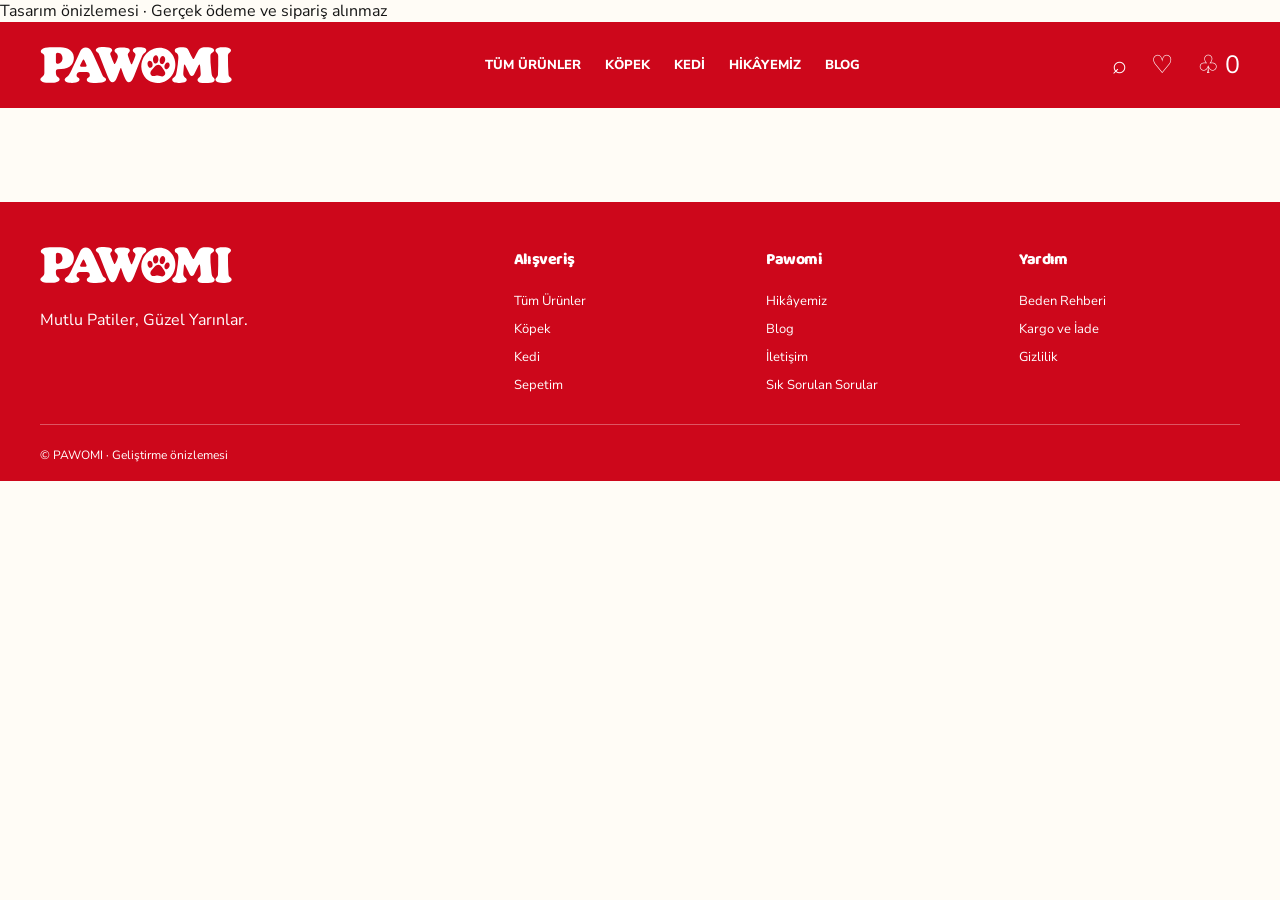
==== preview/page.html @ 1da9fd22 "Build GitHub Pages navigation-ready Pawomi interior page shell" ====
<!doctype html><html lang="tr"><head><meta charset="utf-8"><meta name="viewport" content="width=device-width,initial-scale=1"><title>PAWOMI — Sayfalar</title><link rel="preconnect" href="https://fonts.googleapis.com"><link rel="preconnect" href="https://fonts.gstatic.com" crossorigin><link href="https://fonts.googleapis.com/css2?family=Baloo+2:wght@700;800&family=Nunito+Sans:wght@300;400;600;700;800&display=swap" rel="stylesheet"><link rel="stylesheet" href="./pawomi.css"><link rel="stylesheet" href="./pages.css"><style>:root{--red:#CD071B;--cream:#FFF4D6;--ink:#161616}</style></head><body><div class="preview-note">Tasarım önizlemesi · Gerçek ödeme ve sipariş alınmaz</div><header class="site-header"><div class="wrap nav"><a class="brand" href="./index.html"><img class="brand-logo" src="./pawomi-logo.svg" width="192" height="36" alt="Pawomi"></a><nav class="nav-links" aria-label="Ana menü"><a href="./page.html?p=urunler">Tüm Ürünler</a><a href="./page.html?p=kopek">Köpek</a><a href="./page.html?p=kedi">Kedi</a><a href="./page.html?p=hikayemiz">Hikâyemiz</a><a href="./page.html?p=blog">Blog</a></nav><div class="nav-tools"><a href="./page.html?p=arama" aria-label="Ara">⌕</a><a href="./page.html?p=favoriler" aria-label="Favoriler">♡</a><a href="./page.html?p=sepet" aria-label="Sepet">♧ <span data-cart-count>0</span></a><button class="menu-toggle" aria-label="Menüyü aç" aria-expanded="false">☰</button></div></div></header><main id="main" class="wrap section-pad page-runtime"></main><footer class="footer"><div class="wrap foot-grid"><div><a class="brand" href="./index.html"><img class="brand-logo" src="./pawomi-logo.svg" width="192" height="36" alt="Pawomi"></a><p>Mutlu Patiler, Güzel Yarınlar.</p></div><div><h4>Alışveriş</h4><a href="./page.html?p=urunler">Tüm Ürünler</a><a href="./page.html?p=kopek">Köpek</a><a href="./page.html?p=kedi">Kedi</a><a href="./page.html?p=sepet">Sepetim</a></div><div><h4>Pawomi</h4><a href="./page.html?p=hikayemiz">Hikâyemiz</a><a href="./page.html?p=blog">Blog</a><a href="./page.html?p=iletisim">İletişim</a><a href="./page.html?p=sss">Sık Sorulan Sorular</a></div><div><h4>Yardım</h4><a href="./page.html?p=beden-rehberi">Beden Rehberi</a><a href="./page.html?p=kargo-iade">Kargo ve İade</a><a href="./page.html?p=gizlilik">Gizlilik</a></div></div><div class="wrap copy">© PAWOMI · Geliştirme önizlemesi</div></footer><script src="./pages.js" defer></script><script src="./pawomi-cursor.js" defer></script></body></html>
---- preview/pawomi.css ----
*{box-sizing:border-box}html{scroll-behavior:smooth}body{margin:0;background:#fffcf6;color:var(--ink);font-family:'DM Sans',sans-serif}h1,h2,h3,.brand{font-family:'Fraunces',Georgia,serif;font-weight:900;letter-spacing:-.045em}h1{font-size:clamp(2.8rem,6vw,6rem);line-height:.98}h2{font-size:clamp(1.8rem,3vw,3.2rem);line-height:1.05}a{color:inherit;text-decoration:none}button,input,select,textarea{font:inherit}button{cursor:pointer}.wrap{width:min(1200px,calc(100% - 48px));margin:auto}.section-pad{padding-top:32px;padding-bottom:32px}.skip,.sr{position:absolute;left:-9999px}.skip:focus{left:10px;top:10px;z-index:20;background:white}.site-header{background:var(--red);color:white;position:relative;z-index:10}.nav{height:86px;display:flex;align-items:center;justify-content:space-between;gap:20px}.brand{font-size:36px;line-height:1;white-space:nowrap}.paw-o{font-size:18px;background:white;color:var(--red);border-radius:50%;display:inline-grid;place-items:center;width:29px;height:29px;vertical-align:5px}.nav-links,.nav-tools{display:flex;gap:24px;align-items:center}.nav-links{font-size:13px;font-weight:800;text-transform:uppercase}.nav-links a:hover{text-decoration:underline}.nav-tools{font-size:25px}.menu-toggle{display:none;border:0;background:transparent;color:white;font-size:23px}.red-section{background:var(--red);color:white}.hero{border-radius:0 0 46% 6% / 0 0 5% 4%;padding:40px 0 65px}.hero-grid{display:grid;grid-template-columns:1fr 1fr;align-items:center;min-height:370px;gap:30px}.eyebrow{text-transform:uppercase;font-size:12px;font-weight:800;letter-spacing:.09em}.hero h1{margin:12px 0;max-width:650px}.hero p{font-size:18px}.hero-visual{position:relative;min-height:330px;display:grid;place-items:center}.hero-visual>img{width:100%;max-height:380px;object-fit:contain}.paw-hero-animals{font-size:clamp(80px,12vw,170px);transform:rotate(-8deg);display:flex;gap:20px}.hero-bubble{position:absolute;right:0;top:5px;background:#ffe28a;color:#151515;border-radius:50%;padding:28px;transform:rotate(-11deg);font-weight:900;text-align:center}.btn{background:var(--red);color:white;border:0;border-radius:100px;padding:15px 26px;display:inline-block;font-weight:800;text-align:center}.btn:hover{filter:brightness(.92);transform:translateY(-1px)}.cream-btn,.light-btn{background:#fff8e9;color:#151515}.category-row{display:grid;grid-template-columns:repeat(6,1fr);gap:16px}.category{background:#fae9dd;border-radius:20px;min-height:110px;display:flex;align-items:center;justify-content:center;flex-direction:column;padding:14px;text-align:center;font-size:13px}.category:nth-child(3n){background:#ffe8bb}.category:nth-child(3n + 2){background:#e0f1fa}.cat-icon{font-size:37px}.cat-icon img{width:60px;height:60px;object-fit:contain}.promo{background:var(--promo-bg);border-radius:24px;display:grid;grid-template-columns:45% 55%;min-height:300px;overflow:hidden}.promo>div:first-child{padding:42px}.promo h2{max-width:420px;margin:0 0 16px}.promo-photo{background:#f8ead6;display:grid;place-items:center;font-size:95px}.promo-photo img{height:100%;width:100%;object-fit:cover;max-height:400px}.two-cols{display:grid;grid-template-columns:1fr 1fr;gap:20px}.collection-tile{background:var(--tile);border-radius:20px;padding:30px;min-height:245px;display:flex;align-items:center;overflow:hidden;justify-content:space-between}.collection-tile h2{font-size:32px;margin:0 0 10px}.collection-tile p{max-width:250px}.collection-tile img{max-width:48%;max-height:190px;object-fit:contain}.tile-emoji{font-size:100px}.pill{background:white;padding:12px 16px;border-radius:40px;font-weight:800;font-size:12px;display:inline-block}.section-heading,.catalog-toolbar{display:flex;align-items:center;justify-content:space-between;gap:20px}.section-heading h2{margin:0 0 20px}.section-heading>a{text-decoration:underline;font-size:13px}.product-grid{display:grid;grid-template-columns:repeat(4,minmax(0,1fr));gap:14px}.product-card{background:#fff;border-radius:18px;overflow:hidden;border:1px solid #f5ede1}.product-photo{height:220px;background:#f9eee3;display:grid;place-items:center}.product-photo img{width:100%;height:100%;object-fit:cover}.placeholder-icon{font-size:66px;display:grid;place-items:center;background:#f7eadd;min-height:180px}.product-info{padding:15px}.product-name{font-size:14px;font-weight:800;display:block;min-height:35px}.price{font-weight:900;font-size:18px;margin:10px 0}.price s{font-size:12px;color:#999}.small{width:100%;padding:12px 10px;font-size:13px}.newsletter{background:#ffe29a;border-radius:22px;padding:40px 50px;display:flex;justify-content:space-between;align-items:center;gap:20px}.newsletter h2{margin:0 0 12px}.newsletter form{display:flex;gap:8px;flex-wrap:wrap}.newsletter input,.searchbar input,.contact-form input,.contact-form textarea{padding:15px;border:1px solid #e8dcd2;border-radius:15px;min-width:220px}.news-emoji{font-size:75px}.footer{background:var(--red);color:white;padding:45px 0 18px;margin-top:30px}.foot-grid{display:grid;grid-template-columns:2fr repeat(3,1fr);gap:32px}.foot-grid>div{display:flex;flex-direction:column;align-items:flex-start;gap:10px}.foot-grid h4{margin:0 0 10px}.foot-grid a:not(.brand){font-size:13px}.copy{border-top:1px solid #ffffff50;padding-top:22px;margin-top:30px;font-size:12px}.page-heading{margin:20px 0 32px}.page-heading h1{margin:8px 0 15px}.catalog{display:grid;grid-template-columns:230px minmax(0,1fr);gap:22px}.filter-box{background:white;padding:22px;border-radius:18px;height:fit-content}.filter-box>a{display:block;padding:8px 0}.filter-box details{margin:15px 0}.filter-check{display:block;margin:8px 0;font-size:13px}.filter-check input{margin-right:6px}.catalog-toolbar{margin-bottom:18px}.catalog-toolbar select,.buy-form select{padding:12px;border-radius:10px;border:1px solid #ddd;background:white}.pagination{display:flex;gap:15px;justify-content:center;margin-top:30px}.product-detail{display:grid;grid-template-columns:1.15fr 1fr;gap:55px}.product-gallery{display:grid;grid-template-columns:1fr 1fr;gap:10px}.product-gallery img{width:100%;border-radius:14px;background:#faeee2}.product-gallery img:first-child{grid-column:span 2}.product-summary h1{font-size:clamp(2.6rem,4vw,4.7rem)}.product-price{font-weight:900;font-size:27px}.buy-form{display:flex;flex-direction:column;gap:12px;margin:25px 0}.buy-form input{width:90px;padding:12px}.buy-form button{max-width:450px}.product-summary details{border-bottom:1px solid #ddd;padding:16px 0}.product-summary summary{font-weight:800;cursor:pointer}.cart-item{display:flex;align-items:center;gap:20px;border-bottom:1px solid #e5dcd1;padding:20px 0}.cart-item img{width:100px;border-radius:12px}.cart-item>div{flex:1}.cart-item input{width:70px;padding:10px}.cart-summary{text-align:right;margin-top:25px}.cart-summary .btn{margin:5px}.empty-state{text-align:center;min-height:450px;display:grid;justify-items:center;align-content:center}.empty-state>span{font-size:130px}.blog-grid{display:grid;grid-template-columns:repeat(3,1fr);gap:20px}.blog-card{background:#fff;border-radius:18px;overflow:hidden}.blog-card img{width:100%;height:220px;object-fit:cover}.blog-card>div:not(.placeholder-icon){padding:20px}.blog-card h2{font-size:26px}.content-page{max-width:860px;min-height:55vh}.content-page h1{font-size:clamp(3rem,5vw,5rem)}.rte{line-height:1.75}.rte img{max-width:100%;height:auto}.article-image{width:100%;border-radius:18px}.contact-form{display:grid;gap:12px;max-width:650px;margin-top:30px}.searchbar{display:flex;gap:12px}@media(max-width:900px){.nav-links{display:none;position:absolute;top:86px;left:0;right:0;background:var(--red);padding:25px;flex-direction:column}.nav-links.open{display:flex}.menu-toggle{display:block}.category-row{grid-template-columns:repeat(3,1fr)}.product-grid{grid-template-columns:repeat(2,minmax(0,1fr))}.foot-grid{grid-template-columns:repeat(2,1fr)}.catalog{grid-template-columns:1fr}.filter-box{display:none}}@media(max-width:600px){.wrap{width:min(100% - 28px,1200px)}.nav{height:72px}.brand{font-size:27px}.nav-tools{gap:10px}.nav-links{top:72px}.hero-grid,.promo,.two-cols,.product-detail{grid-template-columns:1fr}.hero{padding:20px 0 40px}.hero-grid{gap:0}.hero-visual{min-height:190px}.hero-bubble{padding:16px;font-size:13px}.category-row{grid-template-columns:repeat(3,1fr);gap:8px}.category{min-height:95px}.promo>div:first-child{padding:25px}.promo-photo{min-height:180px}.collection-tile{min-height:180px}.product-photo{height:165px}.section-pad{padding-top:16px;padding-bottom:16px}.newsletter{padding:25px;display:block}.news-emoji{font-size:45px}.foot-grid{gap:20px}.foot-grid .brand{font-size:25px}.product-gallery{gap:6px}.cart-summary{text-align:center}.blog-grid{grid-template-columns:1fr}.cart-item{gap:10px}.cart-item img{width:70px}.nav-tools>a:nth-child(2){display:none}}/* PAWOMI motion system v1.1 — theme editor compatible */
:root{--motion-fast:180ms;--motion-base:360ms;--motion-slow:720ms;--motion-ease:cubic-bezier(.22,1,.36,1)}
.nav-links a,.nav-tools a,.foot-grid a{transition:opacity var(--motion-fast),transform var(--motion-base) var(--motion-ease)}
.nav-links a:hover,.nav-tools a:hover{opacity:.78;transform:translateY(-2px)}
.btn,.pill{transition:transform var(--motion-base) var(--motion-ease),box-shadow var(--motion-base),background-color var(--motion-fast),filter var(--motion-fast)}
.btn:hover,.pill:hover{transform:translateY(-4px);box-shadow:0 10px 20px #790b1726;filter:brightness(1.02)}
.btn:active{transform:translateY(0) scale(.97)}
.category,.collection-tile,.product-card,.blog-card,.promo{transition:transform var(--motion-base) var(--motion-ease),box-shadow var(--motion-base) var(--motion-ease)}
.category:hover,.collection-tile:hover,.product-card:hover,.blog-card:hover,.promo:hover{transform:translateY(-6px);box-shadow:0 15px 34px #4d241b18}
.product-photo img,.collection-tile img,.promo-photo img{transition:transform 650ms var(--motion-ease)}
.product-card:hover .product-photo img,.collection-tile:hover img,.promo:hover .promo-photo img{transform:scale(1.055)}
.hero-visual{animation:pawomi-hero-enter 800ms var(--motion-ease) both}
.paw-hero-animals{animation:pawomi-float 3.7s ease-in-out infinite alternate}
.hero-bubble{animation:pawomi-bubble 4.5s ease-in-out infinite alternate}
@keyframes pawomi-hero-enter{from{opacity:0;transform:translateY(24px) scale(.97)}to{opacity:1;transform:translateY(0) scale(1)}}
@keyframes pawomi-float{from{transform:translateY(0) rotate(-8deg)}to{transform:translateY(-12px) rotate(-5deg)}}
@keyframes pawomi-bubble{from{transform:rotate(-11deg) translateY(0)}to{transform:rotate(-7deg) translateY(-8px)}}
.pawomi-reveal{opacity:0;transform:translateY(28px);transition:opacity 750ms var(--motion-ease),transform 750ms var(--motion-ease)}
.pawomi-reveal.is-visible{opacity:1;transform:translateY(0)}
.pawomi-reveal .product-card{transition-delay:60ms}
:focus-visible{outline:3px solid #ffbe43;outline-offset:4px}
@media(prefers-reduced-motion:reduce){*,*::before,*::after{animation-duration:.01ms!important;animation-iteration-count:1!important;scroll-behavior:auto!important;transition-duration:.01ms!important}.pawomi-reveal{opacity:1;transform:none}}

/* Pawomi brand typography & logo v1.2 */
:root{--font-display:'Archivo Black',Arial,sans-serif;--font-body:'Poppins',Arial,sans-serif}
body,button,input,select,textarea{font-family:var(--font-body)}
h1,h2,h3,h4,h5,h6,.section-heading h2,.promo h2,.collection-tile h2,.newsletter h2{font-family:var(--font-display);font-weight:400;letter-spacing:-.04em}
.brand{display:inline-flex;align-items:center;flex-shrink:0;line-height:0}
.brand-logo{display:block;width:clamp(142px,15vw,192px);height:auto;max-height:46px;object-fit:contain}
@media(max-width:600px){.brand-logo{width:142px;max-height:36px}}

/* Pawomi illustrated category icons */
.cat-icon{display:flex;align-items:center;justify-content:center;width:100%;height:76px;margin-bottom:6px}
.cat-icon img{width:76px;height:76px;max-width:100%;object-fit:contain;display:block;transition:transform 360ms cubic-bezier(.22,1,.36,1)}
.category:hover .cat-icon img{transform:translateY(-4px) rotate(-5deg) scale(1.08)}
.category{min-height:142px;gap:3px}
@media(max-width:600px){.cat-icon{height:62px}.cat-icon img{width:62px;height:62px}.category{min-height:116px}}

/* Pawomi uploaded PNG artwork: responsive, transparent assets */
.pawomi-hero-pair{width:100%;height:350px;position:relative;display:block}
.pawomi-hero-pair img{position:absolute;display:block;object-fit:contain;max-width:none;filter:drop-shadow(0 14px 13px #41000f18)}
.pawomi-hero-pair img:first-child{width:78%;height:95%;right:-1%;bottom:0;transform:rotate(-2deg)}
.pawomi-hero-pair img:last-child{width:58%;height:70%;left:-4%;bottom:-4%;transform:rotate(4deg)}
.collection-tile img.collection-character{width:49%;max-width:49%;max-height:220px;height:205px;object-fit:contain;object-position:center}
.promo-photo img{object-fit:contain;padding:12px}
@media(max-width:900px){.pawomi-hero-pair{height:300px}}
@media(max-width:600px){.pawomi-hero-pair{height:225px}.pawomi-hero-pair img:first-child{width:73%}.pawomi-hero-pair img:last-child{width:55%}.collection-tile img.collection-character{height:160px;max-height:160px}}

/* User-uploaded Pawomi banner used as the hero background */
.hero{background-image:linear-gradient(90deg,rgba(33,19,17,.30) 0%,rgba(33,19,17,.08) 55%,transparent 100%),url('./banner.png');background-position:center center;background-size:cover;background-repeat:no-repeat;min-height:460px;display:flex;align-items:center}
.hero .hero-grid{width:100%;min-height:390px}
.hero .hero-visual{visibility:hidden;pointer-events:none}
.hero h1,.hero .eyebrow,.hero p{ text-shadow:0 2px 15px rgba(24,12,12,.28)}
@media(max-width:600px){.hero{min-height:420px;background-position:60% center}.hero .hero-grid{min-height:360px;align-items:center}.hero .hero-visual{display:none}}


/* Pawomi hero alignment and sticky navigation correction */
.site-header{position:sticky;top:0;z-index:1000}
.hero{position:relative;isolation:isolate;width:100%;margin:0;padding:40px 0 65px;display:block;background-image:linear-gradient(90deg,rgba(33,19,17,.25) 0%,rgba(33,19,17,.05) 58%,transparent 100%),url('./banner.png');background-size:cover;background-position:center center;background-repeat:no-repeat}
.hero>.wrap{width:min(1200px,calc(100% - 48px));margin-left:auto;margin-right:auto}
.hero .hero-grid{display:grid;grid-template-columns:1fr 1fr;align-items:center;min-height:370px;gap:30px;width:100%}
.hero .hero-grid>div:first-child{position:relative;z-index:2;min-width:0}
.hero h1{max-width:650px}
@media(max-width:600px){
  .hero{padding:20px 0 40px;min-height:420px;background-position:60% center}
  .hero>.wrap{width:min(1200px,calc(100% - 28px))}
  .hero .hero-grid{grid-template-columns:1fr;min-height:360px;gap:0}
}

/* Hero layout hotfix v1.4: ensure wrap stays centered even with .hero-grid width rules */
.hero > .wrap.hero-grid,
.hero .wrap.hero-grid{
  width:min(1200px, calc(100% - 48px));
  max-width:1200px;
  margin-inline:auto;
  box-sizing:border-box;
}
.hero .hero-grid > div:first-child{min-width:0}
.hero{background-image:url('./banner.png');background-position:center;background-size:cover;background-repeat:no-repeat}
@media (max-width:600px){
 .hero > .wrap.hero-grid,.hero .wrap.hero-grid{width:calc(100% - 28px);max-width:1200px;margin-inline:auto}
}

/* Collection feature — organic editorial adventure banner */
.promo.promo-adventure{position:relative;isolation:isolate;display:grid;grid-template-columns:43% 57%;min-height:385px;background:#d9ecf8;overflow:hidden;border-radius:27px;align-items:stretch}
.promo-adventure>div:first-child{position:relative;z-index:2;display:flex;flex-direction:column;justify-content:center;padding:38px 46px;background:transparent}
.promo-adventure>div:first-child::before{content:"";position:absolute;z-index:-1;inset:0 -62px 0 0;background:#ffe08a;clip-path:polygon(0 0,97% 0,100% 9%,96% 19%,98% 30%,95% 42%,99% 55%,96% 69%,100% 83%,96% 100%,0 100%)}
.promo-adventure .eyebrow{font-size:12px;letter-spacing:.06em}
.promo-adventure h2{font-family:var(--font-display,'Archivo Black',sans-serif);font-size:clamp(2.45rem,4vw,4.2rem);line-height:1.03;letter-spacing:-.055em;max-width:430px;margin:16px 0 14px}
.promo-adventure p:not(.eyebrow){font-size:clamp(14px,1.45vw,18px);line-height:1.45;max-width:385px;margin:0 0 23px}
.promo-adventure .btn{align-self:flex-start;padding:15px 27px}
.promo-adventure .promo-adventure-art{position:relative;overflow:hidden;background:linear-gradient(#c5e2f6 0%,#eef6f6 69%,#b6c977 100%);min-height:385px}
.promo-adventure-art::after{content:"";position:absolute;bottom:-32px;left:0;right:0;height:95px;background:#83a96b55;border-radius:50% 50% 0 0}
.promo-adventure .promo-adventure-art img.promo-dog,.promo-adventure .promo-adventure-art img.promo-cat{position:absolute;z-index:1;object-fit:contain;width:auto;height:auto;max-height:none;max-width:none;padding:0;filter:drop-shadow(0 12px 12px #364b5222)}
.promo-adventure .promo-dog{width:68%!important;max-width:68%!important;bottom:0;left:0;height:89%!important}
.promo-adventure .promo-cat{width:57%!important;max-width:57%!important;bottom:0;right:-3%;height:75%!important}
.promo-adventure .promo-sun{position:absolute;z-index:1;top:12px;right:35px;font-size:68px;color:#ffac20;line-height:1}
@media(max-width:700px){.promo.promo-adventure{grid-template-columns:1fr;min-height:0}.promo-adventure>div:first-child{padding:30px 27px 42px}.promo-adventure>div:first-child::before{inset:0;clip-path:polygon(0 0,100% 0,100% 90%,90% 94%,75% 91%,60% 97%,40% 92%,20% 97%,0 93%)}.promo-adventure h2{font-size:clamp(2.3rem,9vw,3.5rem)}.promo-adventure .promo-adventure-art{min-height:255px}.promo-adventure .promo-dog{height:100%!important}.promo-adventure .promo-cat{height:80%!important}}

/* Smooth organic wave between collection copy and illustration */
.promo-adventure>div:first-child::before{
  clip-path:none!important;
  inset:0 -74px 0 0;
  border-radius:0;
  -webkit-mask-image:url("data:image/svg+xml,%3Csvg xmlns='http://www.w3.org/2000/svg' viewBox='0 0 700 600' preserveAspectRatio='none'%3E%3Cpath fill='white' d='M0 0 H620 C690 72 595 125 630 200 C675 284 585 340 628 414 C681 502 610 553 638 600 H0 Z'/%3E%3C/svg%3E");
  mask-image:url("data:image/svg+xml,%3Csvg xmlns='http://www.w3.org/2000/svg' viewBox='0 0 700 600' preserveAspectRatio='none'%3E%3Cpath fill='white' d='M0 0 H620 C690 72 595 125 630 200 C675 284 585 340 628 414 C681 502 610 553 638 600 H0 Z'/%3E%3C/svg%3E");
  -webkit-mask-size:100% 100%;mask-size:100% 100%;
  -webkit-mask-repeat:no-repeat;mask-repeat:no-repeat;
}
@media(max-width:700px){
 .promo-adventure>div:first-child::before{
  inset:0 0 -32px 0;
  -webkit-mask-image:url("data:image/svg+xml,%3Csvg xmlns='http://www.w3.org/2000/svg' viewBox='0 0 600 400' preserveAspectRatio='none'%3E%3Cpath fill='white' d='M0 0 H600 V342 C515 390 451 329 355 362 C260 400 178 338 85 370 L0 354 Z'/%3E%3C/svg%3E");
  mask-image:url("data:image/svg+xml,%3Csvg xmlns='http://www.w3.org/2000/svg' viewBox='0 0 600 400' preserveAspectRatio='none'%3E%3Cpath fill='white' d='M0 0 H600 V342 C515 390 451 329 355 362 C260 400 178 338 85 370 L0 354 Z'/%3E%3C/svg%3E");
 }
}

/* Collection heading colors matched to approved reference */
.two-cols > .collection-tile:first-child h2{color:#7F1825}
.two-cols > .collection-tile:nth-child(2) h2{color:#183B65}


/* Pawomi featured product carousel */
.featured-products .section-heading{margin-bottom:18px}
.featured-products .section-heading h2{font-size:clamp(1.9rem,3vw,2.8rem);margin:0}
.featured-products .section-heading>a{font-weight:600}
.featured-products .section-heading>a::after{content:'  →'}
.featured-carousel-controls{display:flex;align-items:center;gap:8px}
.featured-carousel-arrow{display:grid;place-items:center;width:40px;height:40px;border-radius:50%;border:1px solid #e8dbce;background:white;color:#171515;font-size:24px;line-height:1;transition:background .2s,transform .2s}
.featured-carousel-arrow:hover:not(:disabled){background:#ffe6bc;transform:translateY(-2px)}
.featured-carousel-arrow:disabled{opacity:.35;cursor:default}
.featured-carousel{overflow-x:auto;scroll-snap-type:x mandatory;scroll-behavior:smooth;scrollbar-width:none;overscroll-behavior-x:contain}
.featured-carousel::-webkit-scrollbar{display:none}
.featured-carousel .product-grid{display:flex;gap:14px;align-items:stretch}
.featured-carousel .product-card{position:relative;flex:0 0 calc((100% - 42px)/4);min-width:0;scroll-snap-align:start;border:0;border-radius:20px;background:#fff;overflow:hidden;display:flex;flex-direction:column}
.featured-carousel .product-photo{height:220px;border-radius:18px 18px 0 0;overflow:hidden;display:grid;place-items:center}
.featured-carousel .product-photo img{object-fit:contain;padding:13px}
.featured-carousel .product-info{padding:13px 14px 15px;display:flex;flex:1;flex-direction:column;gap:6px}
.featured-carousel .product-info .eyebrow{display:none}
.featured-carousel .product-name{font-family:var(--font-body,'Poppins',sans-serif);font-weight:600;font-size:13px;letter-spacing:-.01em;line-height:1.4;min-height:36px;color:#1a1715}
.featured-carousel .product-bottom{display:flex;align-items:center;justify-content:space-between;gap:8px;margin-top:auto}
.featured-carousel .price{font-size:18px;font-weight:700;margin:0;white-space:nowrap}
.featured-carousel .price s{font-size:11px}
.featured-carousel .product-cart{width:40px;height:40px;display:grid;place-items:center;padding:0;border:0;background:#cb071c;color:#fff;border-radius:50%;flex-shrink:0}
.featured-carousel .product-cart:hover{background:#a60316;transform:translateY(-2px)}
.featured-carousel .product-cart svg{width:19px;height:19px;stroke:currentColor;fill:none;stroke-width:2;stroke-linecap:round;stroke-linejoin:round}
.featured-carousel .product-favorite{position:absolute;top:11px;right:11px;z-index:2;display:grid;place-items:center;width:37px;height:37px;border:0;border-radius:50%;background:#fff;color:#242424}
.featured-carousel .product-favorite svg{width:21px;height:21px;stroke:currentColor;stroke-width:2;fill:none}
.featured-carousel .product-favorite[aria-pressed="true"]{color:#cb071c}
.featured-carousel .product-favorite[aria-pressed="true"] svg{fill:currentColor}
.featured-products .featured-search{margin-bottom:16px}
@media(max-width:900px){.featured-carousel .product-card{flex-basis:calc((100% - 28px)/3)}}
@media(max-width:650px){.featured-carousel .product-card{flex-basis:calc((100% - 12px)/2)}.featured-carousel .product-grid{gap:12px}.featured-carousel .product-photo{height:170px}.featured-carousel .price{font-size:15px}.featured-carousel-controls{gap:5px}.featured-carousel-arrow{width:34px;height:34px}.featured-products .section-heading h2{font-size:1.6rem}}

/* Square product imagery, preserving four-up carousel */
.featured-carousel .product-photo{height:auto;aspect-ratio:1/1;width:100%;flex-shrink:0}
.featured-carousel .product-photo img{width:100%;height:100%;object-fit:contain}
@media(max-width:650px){.featured-carousel .product-photo{height:auto;aspect-ratio:1/1}}

/* Story banner replaces newsletter */
.pawomi-story-banner{position:relative;display:grid;grid-template-columns:34% 42% 24%;align-items:center;min-height:355px;border-radius:28px;overflow:hidden;background:#fff0db;isolation:isolate}
.pawomi-story-banner:before{content:"";position:absolute;left:-10%;right:-10%;bottom:-62px;height:135px;background:#78a453;border-radius:50% 48% 0 0/75% 65% 0 0;z-index:-1}
.pawomi-story-copy{padding:28px 0 38px 44px;z-index:3}
.pawomi-story-copy h2{font-family:Georgia,serif;font-weight:900;font-size:clamp(2.4rem,3.3vw,3.8rem);letter-spacing:-.055em;line-height:.98;max-width:430px;margin:0 0 24px;color:#17110e}
.pawomi-story-cta{background:#cd071b;color:white;padding:17px 28px;white-space:nowrap}
.pawomi-story-illustration{position:relative;align-self:stretch;min-height:330px;z-index:1}
.pawomi-story-illustration img{position:absolute;max-width:none;object-fit:contain;filter:drop-shadow(0 7px 5px #57412222)}
.pawomi-story-illustration .story-dog{width:88%;height:96%;left:-1%;bottom:-4%;transform:scaleX(-1)}
.pawomi-story-illustration .story-cat{width:73%;height:75%;right:-13%;bottom:-4%}
.pawomi-story-description{align-self:start;padding:50px 34px 24px 8px;z-index:2}
.pawomi-story-description p{font-size:clamp(14px,1.25vw,18px);line-height:1.65;font-weight:500;color:#24201b;margin:0}
.story-heart{position:absolute;color:#c90e22;font-size:56px;font-weight:900;line-height:1;z-index:2}.heart-one{top:25px;left:10%}.heart-two{top:40px;right:6%}
@media(max-width:850px){.pawomi-story-banner{grid-template-columns:44% 56%}.pawomi-story-copy{padding:34px 0 20px 27px}.pawomi-story-description{grid-column:1/-1;grid-row:2;padding:12px 27px 35px;max-width:520px}.pawomi-story-illustration{min-height:250px}.pawomi-story-copy h2{font-size:clamp(2rem,5vw,3.2rem)}}
@media(max-width:520px){.pawomi-story-banner{grid-template-columns:1fr;min-height:0}.pawomi-story-copy{padding:34px 26px 0}.pawomi-story-copy h2{font-size:clamp(2.7rem,10vw,4rem)}.pawomi-story-illustration{min-height:235px}.pawomi-story-description{grid-row:3;padding:12px 26px 34px}.pawomi-story-banner:before{height:125px;bottom:40px}.pawomi-story-cta{padding:14px 19px}}


/* Original sky friends photograph and decorative illustrations (no regeneration) */
.promo-adventure-art{background:#d7ebf9!important;overflow:hidden!important}
.promo-adventure .promo-adventure-art img.promo-photo-real{display:block;width:100%;height:100%;max-height:none;max-width:none;object-fit:cover;object-position:center center;padding:0;position:absolute;inset:0;z-index:0;filter:none}
.promo-adventure .promo-adventure-art::after{display:none}
.promo-floating-assets{position:absolute;inset:-31px -26px;pointer-events:none;z-index:5;overflow:visible}
section:has(> .promo-adventure){position:relative;isolation:isolate}
.promo-float-decor{position:absolute;display:block;object-fit:contain;max-width:110px;max-height:110px}
.promo-decor-1{top:3%;right:1%;width:78px;transform:rotate(13deg)}
.promo-decor-2{top:-4%;left:43%;width:61px;transform:rotate(-10deg)}
.promo-decor-3{top:24%;right:43%;width:65px;transform:rotate(11deg)}
.promo-decor-4{bottom:-1%;right:8%;width:70px;transform:rotate(-16deg)}
.promo-decor-5{bottom:12%;left:-1%;width:62px;transform:rotate(-8deg)}
@media(max-width:700px){.promo-floating-assets{inset:-18px -10px}.promo-float-decor{max-width:55px;max-height:55px}.promo-decor-1{width:50px;top:51%;right:2%}.promo-decor-2{width:40px;left:80%;top:0}.promo-decor-3{width:42px;top:57%;right:62%}.promo-decor-4{width:46px;bottom:0}.promo-decor-5{width:38px;bottom:43%}}

/* Promo decorative asset placement refinement */
.promo-floating-assets .promo-decor-1{width:108px;max-width:108px;top:-7%;right:-1%;transform:rotate(10deg)}
.promo-floating-assets .promo-decor-3{width:76px;max-width:76px;top:16%;right:30%;transform:rotate(8deg)}
.promo-floating-assets .promo-decor-2{width:68px;max-width:68px;top:-10%;left:49%;transform:rotate(-12deg)}
@media(max-width:700px){
 .promo-floating-assets .promo-decor-1{width:70px;max-width:70px;top:48%;right:-2%}
 .promo-floating-assets .promo-decor-3{width:54px;max-width:54px;top:61%;right:28%}
 .promo-floating-assets .promo-decor-2{width:48px;max-width:48px;top:-4%;left:76%}
}

/* Correct the asset identities: decor-2 = black strokes; decor-3 = red heart */
.promo-floating-assets .promo-decor-2{width:78px;max-width:78px;top:17%;left:auto;right:29%;transform:rotate(8deg)}
.promo-floating-assets .promo-decor-3{width:65px;max-width:65px;top:-9%;right:auto;left:44%;transform:rotate(-12deg)}
@media(max-width:700px){
 .promo-floating-assets .promo-decor-2{width:52px;max-width:52px;top:62%;left:auto;right:29%}
 .promo-floating-assets .promo-decor-3{width:48px;max-width:48px;top:43%;right:auto;left:5%}
}

/* Final position tuning for upper heart and black accent */
.promo-floating-assets .promo-decor-3{top:5%;left:43%;right:auto;width:65px;max-width:65px;transform:rotate(-12deg)}
.promo-floating-assets .promo-decor-2{top:17%;right:23%;left:auto;width:78px;max-width:78px;transform:rotate(8deg)}
@media(max-width:700px){
 .promo-floating-assets .promo-decor-3{top:47%;left:8%;right:auto;width:48px;max-width:48px}
 .promo-floating-assets .promo-decor-2{top:63%;right:22%;left:auto;width:52px;max-width:52px}
}


/* Pawomi double editorial cards after story banner */
.pawomi-duo-grid{display:grid;grid-template-columns:1fr 1fr;gap:24px}
.pawomi-duo-card{height:355px;border-radius:25px;position:relative;overflow:hidden;isolation:isolate}
.pawomi-discount{background:#ffe08a}.pawomi-inspiration{background:#cdddac}
.pawomi-duo-copy{position:relative;z-index:3;padding:34px 35px;max-width:75%}
.pawomi-duo-copy h2{font-family:Georgia,serif;font-size:clamp(27px,3vw,46px);letter-spacing:-.045em;line-height:1.07;margin:0 0 18px;font-weight:900;color:#19120e}
.pawomi-duo-copy p{font-size:clamp(13px,1.2vw,17px);line-height:1.5;margin:0 0 20px;max-width:335px}
.pawomi-duo-form{display:flex;align-items:stretch;width:min(100%,390px);height:57px;border-radius:32px;overflow:hidden;background:#fff;box-shadow:0 0 0 1px #ffffff88}
.pawomi-duo-form input{width:100%;min-width:0;flex:1;border:0;background:#fff;padding:0 16px;font:inherit;font-size:15px}
.pawomi-duo-form button{flex:0 0 auto;border:0;border-radius:0;background:#cd071b;color:#fff;padding:0 23px;font:inherit;font-weight:700;cursor:pointer}
.pawomi-duo-link{display:inline-flex;align-items:center;gap:20px;border-radius:35px;background:#fff8ed;padding:14px 25px;text-decoration:none;color:#19120e;font-weight:700}
.pawomi-duo-dog{position:absolute;right:-7%;bottom:-12%;width:55%;height:102%;object-fit:contain;z-index:1}
.pawomi-duo-pet{position:absolute;right:-5%;bottom:-17%;width:66%;height:92%;object-fit:contain;z-index:1}
.pawomi-duo-heart{position:absolute;right:34%;top:13px;color:#d00922;font-size:62px;line-height:1;font-weight:900;z-index:2;transform:rotate(-14deg)}
.pawomi-duo-butterfly{position:absolute;right:11%;top:11%;width:65px;height:65px;object-fit:contain;z-index:2}
@media(max-width:850px){.pawomi-duo-grid{gap:14px}.pawomi-duo-card{height:330px}.pawomi-duo-copy{padding:25px;max-width:85%}.pawomi-duo-dog{right:-15%}.pawomi-duo-pet{right:-15%}}
@media(max-width:650px){.pawomi-duo-grid{grid-template-columns:1fr;gap:16px}.pawomi-duo-card{height:340px}.pawomi-duo-copy{max-width:78%}.pawomi-duo-copy h2{font-size:34px}.pawomi-duo-copy p{font-size:14px}.pawomi-duo-form{width:100%;max-width:330px;height:48px}.pawomi-duo-form button{padding:0 16px}.pawomi-duo-dog{width:57%;right:-9%;bottom:-12%}.pawomi-duo-pet{width:69%;right:-12%;bottom:-15%}}


/* Pawomi locked typography — Baloo 2 ExtraBold + Nunito Sans */
:root{--font-display:'Baloo 2',sans-serif;--font-body:'Nunito Sans',sans-serif}
html,body,p,span,a,button,input,textarea,select,nav,li,label,.product-name,.price,.eyebrow,.pill{font-family:'Nunito Sans',sans-serif}
h1,h2,h3,h4,h5,h6,.section-heading h2,.promo h2,.collection-tile h2,.newsletter h2,.pawomi-story-copy h2,.pawomi-duo-copy h2,.promo-adventure h2{font-family:'Baloo 2',sans-serif;font-weight:800;letter-spacing:-.035em}
.pawomi-duo-grid{gap:12px}
.pawomi-duo-card{transition:transform .38s cubic-bezier(.22,1,.36,1),box-shadow .38s ease}
.pawomi-duo-card:hover{transform:translateY(-7px);box-shadow:0 18px 34px rgba(40,29,17,.13)}
.pawomi-duo-card img{transition:transform .5s cubic-bezier(.22,1,.36,1)}
.pawomi-duo-card:hover .pawomi-duo-dog,.pawomi-duo-card:hover .pawomi-duo-pet{transform:translateY(-7px) scale(1.045)}
.pawomi-duo-card:hover .pawomi-duo-butterfly{transform:translate(5px,-8px) rotate(10deg)}
.pawomi-duo-card .pawomi-duo-form button,.pawomi-duo-card .pawomi-duo-link{transition:background-color .25s,color .25s,transform .25s}
.pawomi-duo-card .pawomi-duo-link:hover{background:#fff;color:#bf0920;transform:translateX(3px)}
.pawomi-duo-card .pawomi-duo-form button:hover{background:#a90419}
@media(max-width:650px){.pawomi-duo-grid{gap:12px}}
@media(prefers-reduced-motion:reduce){.pawomi-duo-card,.pawomi-duo-card img,.pawomi-duo-card .pawomi-duo-form button,.pawomi-duo-card .pawomi-duo-link{transition:none!important}.pawomi-duo-card:hover,.pawomi-duo-card:hover img{transform:none!important}}


/* Approved artwork and 2nd-reference composition */
.pawomi-story-banner{min-height:355px;grid-template-columns:33% 43% 24%;background:#fff2df}
.pawomi-story-copy{padding-left:43px;align-self:center}
.pawomi-story-copy h2{font-family:var(--font-display,'Baloo 2',sans-serif);font-size:clamp(2.55rem,3.45vw,3.9rem);line-height:.96}
.pawomi-story-illustration{min-height:355px;align-self:stretch;overflow:visible}
.pawomi-story-illustration img.story-embrace{position:absolute;width:120%;height:103%;max-width:none;left:-9%;bottom:-2%;object-fit:contain;object-position:bottom center;z-index:1;filter:none}
.pawomi-story-description{padding-top:48px;padding-right:30px}
.pawomi-story-description p{position:relative;z-index:3}
.pawomi-duo-grid{gap:14px}
.pawomi-duo-card{height:325px}
.pawomi-duo-copy{padding:28px 32px}
.pawomi-duo-copy h2{font-family:var(--font-display,'Baloo 2',sans-serif);font-weight:800;font-size:clamp(30px,2.75vw,43px);line-height:1.04}
.pawomi-duo-dog{right:-7%;bottom:-5%;width:54%;height:94%;object-position:bottom}
.pawomi-duo-pet{right:-2%;bottom:-7%;width:61%;height:80%;object-position:bottom}
.pawomi-duo-heart{right:35%;top:18px}
.pawomi-duo-butterfly{right:13%;top:8%;width:55px;height:55px}
@media(max-width:850px){.pawomi-story-banner{grid-template-columns:44% 56%}.pawomi-story-illustration{min-height:250px}.pawomi-story-illustration img.story-embrace{width:105%;height:100%;left:-3%}.pawomi-duo-card{height:330px}}
@media(max-width:650px){.pawomi-story-illustration{min-height:270px}.pawomi-story-illustration img.story-embrace{width:100%;height:100%;left:0}.pawomi-duo-card{height:340px}.pawomi-duo-copy h2{font-size:34px}.pawomi-duo-dog{right:-10%;width:60%}.pawomi-duo-pet{right:-5%;width:65%}}

/* Patili İlhamlar composition and illustration hover */
.pawomi-inspiration .pawomi-duo-pet{
  bottom:3%;
  height:88%;
  transform-origin:center bottom;
  transition:transform .5s cubic-bezier(.22,1,.36,1),filter .5s ease;
}
.pawomi-inspiration:hover .pawomi-duo-pet{
  transform:translateY(-11px) scale(1.055);
  filter:drop-shadow(0 12px 10px rgba(28,48,22,.16));
}
.pawomi-inspiration .pawomi-duo-butterfly{display:none!important}
@media(max-width:650px){
 .pawomi-inspiration .pawomi-duo-pet{bottom:3%;height:84%}
}
@media(prefers-reduced-motion:reduce){
 .pawomi-inspiration .pawomi-duo-pet{transition:none!important}
 .pawomi-inspiration:hover .pawomi-duo-pet{transform:none!important;filter:none}
}

/* Pawomi story: layered hills behind foreground people and pets */
.pawomi-story-banner{overflow:hidden;isolation:isolate}
.pawomi-story-illustration{position:relative;isolation:isolate}
.pawomi-story-illustration img.story-hills{position:absolute;inset:0 -12% -5% -15%;width:127%;height:106%;max-width:none;object-fit:cover;object-position:center bottom;z-index:0;pointer-events:none;transition:transform .65s cubic-bezier(.22,1,.36,1)}
.pawomi-story-illustration img.story-embrace{z-index:2;transform:scale(1);transform-origin:bottom center;transition:transform .65s cubic-bezier(.22,1,.36,1);will-change:transform}
.pawomi-story-banner:hover .pawomi-story-illustration img.story-embrace{transform:scale(1.085)}
.pawomi-story-banner:hover .pawomi-story-illustration img.story-hills{transform:scale(1.035)}
.pawomi-story-banner:hover .story-heart{transform:translateY(-5px)}
.story-heart{transition:transform .45s ease}
@media(prefers-reduced-motion:reduce){.pawomi-story-illustration img.story-hills,.pawomi-story-illustration img.story-embrace,.story-heart{transition:none!important}.pawomi-story-banner:hover .pawomi-story-illustration img.story-embrace,.pawomi-story-banner:hover .pawomi-story-illustration img.story-hills{transform:none}}

/* Story forest artwork is now the only landscape, edge to edge */
.pawomi-story-banner{position:relative;isolation:isolate;background:#fff2df}
.pawomi-story-banner::before{display:none!important;content:none!important}
.pawomi-story-illustration{position:static!important;isolation:auto!important}
.pawomi-story-illustration img.story-hills{
 position:absolute!important;inset:0!important;
 width:100%!important;height:100%!important;max-width:none!important;
 object-fit:fill!important;object-position:center bottom!important;
 z-index:-1!important;pointer-events:none;
}
.pawomi-story-illustration img.story-embrace{z-index:2!important}
.pawomi-story-copy,.pawomi-story-description{position:relative;z-index:3}
@media(max-width:850px){.pawomi-story-illustration img.story-hills{inset:0!important;width:100%!important;height:100%!important}}


/* Story layout correction: forest anchored to bottom; protected text zones */
.pawomi-story-banner{
  min-height:510px!important;
  grid-template-columns:34% 42% 24%!important;
  align-items:start!important;
  background:#fff2df!important;
}
.pawomi-story-banner .pawomi-story-copy{
  align-self:start!important;
  padding:48px 0 35px 46px!important;
  z-index:6!important;
}
.pawomi-story-banner .pawomi-story-description{
  align-self:start!important;
  padding:55px 35px 18px 12px!important;
  z-index:6!important;
}
.pawomi-story-banner .pawomi-story-illustration img.story-hills{
  top:auto!important;
  left:0!important;
  right:0!important;
  bottom:0!important;
  width:100%!important;
  height:38%!important;
  object-fit:fill!important;
  z-index:0!important;
  transform-origin:center bottom!important;
}
.pawomi-story-banner .pawomi-story-illustration img.story-embrace{
  width:112%!important;
  height:78%!important;
  left:-4%!important;
  bottom:0!important;
  object-fit:contain!important;
  object-position:bottom center!important;
  z-index:3!important;
}
.pawomi-story-banner .story-heart{z-index:4}
@media(max-width:850px){
 .pawomi-story-banner{grid-template-columns:44% 56%!important;min-height:550px!important}
 .pawomi-story-banner .pawomi-story-copy{padding:35px 0 20px 28px!important}
 .pawomi-story-banner .pawomi-story-description{grid-column:1/-1;grid-row:2;justify-self:start;padding:0 28px 22px!important;max-width:48%!important}
 .pawomi-story-banner .pawomi-story-illustration img.story-embrace{left:10%!important;width:95%!important;height:67%!important}
 .pawomi-story-banner .pawomi-story-illustration img.story-hills{height:34%!important}
}
@media(max-width:520px){
 .pawomi-story-banner{display:flex!important;flex-direction:column!important;min-height:670px!important}
 .pawomi-story-banner .pawomi-story-copy{padding:28px 25px 0!important;align-self:stretch!important}
 .pawomi-story-banner .pawomi-story-description{padding:15px 25px 0!important;max-width:100%!important;align-self:stretch!important}
 .pawomi-story-banner .pawomi-story-illustration img.story-hills{height:31%!important}
 .pawomi-story-banner .pawomi-story-illustration img.story-embrace{left:0!important;width:100%!important;height:46%!important}
}


/* Story reference rebuild v2: one canonical layout, fixed safe text zones */
.pawomi-story-banner{display:block!important;position:relative!important;height:auto!important;min-height:0!important;aspect-ratio:3.75/1;background:#fff2df!important;border-radius:26px;overflow:hidden!important;isolation:isolate}
.pawomi-story-banner::before{display:none!important}
.pawomi-story-banner .pawomi-story-copy{position:absolute!important;left:5.5%!important;top:9%!important;width:34%!important;max-width:34%!important;padding:0!important;margin:0!important;z-index:6!important}
.pawomi-story-banner .pawomi-story-copy h2{font-family:'Baloo 2',sans-serif!important;font-weight:800!important;font-size:clamp(28px,3.25vw,59px)!important;line-height:.96!important;letter-spacing:-.045em!important;margin:0 0 20px!important;max-width:none!important}
.pawomi-story-banner .pawomi-story-cta{font-size:clamp(13px,1.15vw,19px);padding:13px 23px!important;white-space:nowrap}
.pawomi-story-banner .pawomi-story-description{position:absolute!important;top:14%!important;right:4.5%!important;width:18%!important;max-width:18%!important;padding:0!important;margin:0!important;z-index:6!important}
.pawomi-story-banner .pawomi-story-description p{font-size:clamp(12px,1.17vw,19px)!important;line-height:1.55!important}
.pawomi-story-banner .pawomi-story-illustration{position:static!important;min-height:0!important}
.pawomi-story-banner .pawomi-story-illustration img.story-hills{position:absolute!important;top:auto!important;left:0!important;right:0!important;bottom:0!important;width:100%!important;height:44%!important;max-width:none!important;object-fit:fill!important;z-index:0!important}
.pawomi-story-banner .pawomi-story-illustration img.story-embrace{position:absolute!important;top:auto!important;left:33%!important;bottom:0!important;width:49%!important;height:100%!important;max-width:none!important;object-fit:contain!important;object-position:center bottom!important;z-index:3!important;transform-origin:center bottom}
.pawomi-story-banner .story-heart{z-index:5!important}
.pawomi-story-banner .heart-one{position:absolute;left:35%;top:6%}
.pawomi-story-banner .heart-two{position:absolute;left:auto;right:21%;top:8%}
@media(max-width:900px){.pawomi-story-banner{aspect-ratio:auto;min-height:420px!important}.pawomi-story-banner .pawomi-story-copy{left:4%!important;width:37%!important;max-width:37%!important}.pawomi-story-banner .pawomi-story-copy h2{font-size:clamp(28px,4vw,43px)!important}.pawomi-story-banner .pawomi-story-description{right:3%!important;width:22%!important;max-width:22%!important}.pawomi-story-banner .pawomi-story-illustration img.story-embrace{left:31%!important;width:53%!important}}
@media(max-width:600px){.pawomi-story-banner{min-height:650px!important;display:block!important}.pawomi-story-banner .pawomi-story-copy{top:5%!important;left:6%!important;width:90%!important;max-width:90%!important}.pawomi-story-banner .pawomi-story-copy h2{font-size:clamp(32px,8vw,48px)!important;margin-bottom:12px!important}.pawomi-story-banner .pawomi-story-description{top:36%!important;left:6%!important;right:auto!important;width:88%!important;max-width:88%!important}.pawomi-story-banner .pawomi-story-description p{font-size:15px!important}.pawomi-story-banner .pawomi-story-illustration img.story-embrace{left:10%!important;width:88%!important;height:55%!important}.pawomi-story-banner .pawomi-story-illustration img.story-hills{height:32%!important}.pawomi-story-banner .heart-one{left:76%;top:9%}.pawomi-story-banner .heart-two{right:7%;top:44%}}

/* 2026-10-29 layout repair: edge-to-edge product photography */
.featured-products .featured-carousel .product-photo {
  width:100%!important;
  aspect-ratio:1 / 1!important;
  height:auto!important;
  padding:0!important;
  margin:0!important;
  border-radius:0!important;
  overflow:hidden!important;
  display:block!important;
  line-height:0!important;
}
.featured-products .featured-carousel .product-photo img{
  display:block!important;
  width:100%!important;
  height:100%!important;
  padding:0!important;
  margin:0!important;
  object-fit:cover!important;
  object-position:center!important;
}
/* Story composition: two-line heading, accessible button and correctly scaled landscape */
.pawomi-story-banner{
  display:block!important;
  position:relative!important;
  aspect-ratio:auto!important;
  height:405px!important;
  min-height:405px!important;
  overflow:hidden!important;
  isolation:isolate!important;
}
.pawomi-story-banner::before{display:none!important;content:none!important}
.pawomi-story-banner .pawomi-story-copy{
  position:absolute!important;
  top:11%!important;left:5%!important;
  width:36%!important;max-width:36%!important;
  padding:0!important;margin:0!important;z-index:5!important;
}
.pawomi-story-banner .pawomi-story-copy h2{
  font-family:'Baloo 2',sans-serif!important;
  font-weight:800!important;
  font-size:clamp(33px,3vw,49px)!important;
  line-height:1.04!important;
  letter-spacing:-.035em!important;
  margin:0 0 19px!important;
  max-width:100%!important;
}
.pawomi-story-banner .pawomi-story-cta{
  position:relative!important;
  top:0!important;
  display:inline-flex!important;align-items:center!important;
  font-size:clamp(13px,1.1vw,17px)!important;
  padding:12px 23px!important;
  margin:0!important;
  z-index:6!important;
}
.pawomi-story-banner .pawomi-story-description{
  position:absolute!important;
  top:13%!important;right:4%!important;
  width:20%!important;max-width:20%!important;
  padding:0!important;margin:0!important;
  z-index:5!important;
}
.pawomi-story-banner .pawomi-story-description p{
  font-size:clamp(12px,1.12vw,16px)!important;
  line-height:1.52!important;
  margin:0!important;
}
.pawomi-story-banner .pawomi-story-illustration{
  position:absolute!important;inset:0!important;
  min-height:0!important;z-index:1!important;
  pointer-events:none!important;
}
.pawomi-story-banner .pawomi-story-illustration img.story-hills{
  position:absolute!important;
  inset:auto 0 0 0!important;
  width:100%!important;height:34%!important;max-width:none!important;
  object-fit:fill!important;object-position:center bottom!important;
  z-index:1!important;
}
.pawomi-story-banner .pawomi-story-illustration img.story-embrace{
  position:absolute!important;
  inset:auto auto 0 31%!important;
  width:51%!important;height:100%!important;max-width:none!important;
  object-fit:contain!important;object-position:center bottom!important;
  z-index:3!important;
  transform-origin:center bottom!important;
}
.pawomi-story-banner .story-heart{z-index:4!important}
.pawomi-story-banner .heart-one{top:5%!important;left:37%!important}
.pawomi-story-banner .heart-two{top:7%!important;right:21%!important;left:auto!important}
@media(max-width:900px){
  .pawomi-story-banner{height:440px!important;min-height:440px!important}
  .pawomi-story-banner .pawomi-story-copy{left:4%!important;width:40%!important;max-width:40%!important}
  .pawomi-story-banner .pawomi-story-copy h2{font-size:clamp(28px,4vw,42px)!important}
  .pawomi-story-banner .pawomi-story-description{width:21%!important;max-width:21%!important;right:3%!important}
}
@media(max-width:600px){
  .pawomi-story-banner{display:block!important;height:620px!important;min-height:620px!important}
  .pawomi-story-banner .pawomi-story-copy{top:6%!important;left:6%!important;width:88%!important;max-width:88%!important}
  .pawomi-story-banner .pawomi-story-copy h2{font-size:clamp(33px,8vw,45px)!important}
  .pawomi-story-banner .pawomi-story-description{top:33%!important;left:6%!important;right:auto!important;width:86%!important;max-width:86%!important}
  .pawomi-story-banner .pawomi-story-illustration img.story-hills{height:29%!important}
  .pawomi-story-banner .pawomi-story-illustration img.story-embrace{left:6%!important;width:92%!important;height:52%!important}
  .pawomi-story-banner .heart-one{top:5%!important;left:79%!important}
  .pawomi-story-banner .heart-two{top:45%!important;right:8%!important}
}

/* Forest asset keeps its original aspect ratio; no vertical stretching */
.pawomi-story-banner .pawomi-story-illustration img.story-hills{
  position:absolute!important;
  left:0!important;right:0!important;bottom:0!important;top:auto!important;
  width:100%!important;height:auto!important;max-width:none!important;
  object-fit:contain!important;object-position:center bottom!important;
  transform-origin:center bottom!important;
}
@media(max-width:600px){
 .pawomi-story-banner .pawomi-story-illustration img.story-hills{
   width:100%!important;height:auto!important;
 }
}

/* Align the visible forest ground edge with the banner floor */
.pawomi-story-banner .pawomi-story-illustration img.story-hills{
  bottom:-7%!important;
  top:auto!important;
  width:100%!important;
  height:auto!important;
  object-fit:contain!important;
  object-position:center bottom!important;
}
@media(max-width:600px){
  .pawomi-story-banner .pawomi-story-illustration img.story-hills{bottom:-3%!important}
}


/* Story forest ground: natural aspect ratio, bleed past lower edge to eliminate transparent bottom gap */
.pawomi-story-banner .pawomi-story-illustration img.story-hills{
  top:auto!important;
  left:0!important;
  right:0!important;
  bottom:-76px!important;
  width:100%!important;
  height:auto!important;
  max-width:none!important;
  object-fit:contain!important;
  object-position:center bottom!important;
  transform-origin:center bottom!important;
}
@media(max-width:900px){
  .pawomi-story-banner .pawomi-story-illustration img.story-hills{bottom:-64px!important}
}
@media(max-width:600px){
  .pawomi-story-banner .pawomi-story-illustration img.story-hills{bottom:-42px!important}
}

/* Keep right-hand heart clear of story description */
.pawomi-story-banner .heart-two{
  right:26%!important;
  left:auto!important;
  top:7%!important;
}
@media(max-width:600px){
 .pawomi-story-banner .heart-two{right:8%!important;top:43%!important}
}


/* Pawomi banner mouse-chase game */
.hero.red-section{position:relative;isolation:isolate;overflow:hidden}
.hero.red-section .hero-grid{position:relative;z-index:2;pointer-events:none}
.hero.red-section .hero-grid>div:first-child{pointer-events:auto}
.hero.red-section .hero-visual{visibility:hidden;pointer-events:none}
.hero.red-section .pawomi-chase-canvas{position:absolute;inset:0;width:100%;height:100%;display:block;z-index:1;pointer-events:none}
@media(hover:none),(pointer:coarse){.hero.red-section .pawomi-chase-canvas{opacity:.95}}


/* Site-wide two-state Pawomi hand cursor — desktop precision pointers only */
@media (hover:hover) and (pointer:fine){
 html,body,body *{cursor:none!important}
 .pawomi-hand-cursor{--cursor-image:url('./pawomi-cursors.png');position:fixed;left:-200px;top:-200px;width:52px;height:52px;z-index:2147483646;pointer-events:none;background-image:var(--cursor-image);background-size:200% 100%;background-repeat:no-repeat;background-position:left center;transform:translate(-39%,-5%) rotate(-24deg);transform-origin:35% 12%;opacity:0;transition:opacity .10s ease}
 .pawomi-hand-cursor.is-visible{opacity:1}
 .pawomi-hand-cursor.is-clicking{background-position:right center;transform:translate(-39%,-5%) rotate(-24deg) scale(.91)}
 .pawomi-hand-cursor.is-text{opacity:0}
 input,textarea,[contenteditable="true"]{cursor:text!important}
}
@media (hover:none),(pointer:coarse){.pawomi-hand-cursor{display:none!important}}

/* Render the custom hand cursor above native modal dialog top layers. */
@media (hover:hover) and (pointer:fine){
 .pawomi-hand-cursor[popover]{position:fixed!important;right:auto!important;bottom:auto!important;margin:0!important;padding:0!important;border:0!important;background-color:transparent!important;box-shadow:none!important;overflow:visible!important;color:transparent!important;pointer-events:none!important}
 .pawomi-hand-cursor[popover]:popover-open{display:block}
}


/* PAWOMI INTERIOR PAGE DESIGN SYSTEM v1.0 */
.pawomi-page-eyebrow{font:800 12px 'Nunito Sans',sans-serif;letter-spacing:.16em;color:var(--red);margin-bottom:12px}
.pawomi-info-page,.content-page{max-width:1200px}
.pawomi-info-page>h1,.page-heading h1,.product-summary h1,.content-page h1{font-family:'Baloo 2',sans-serif;font-weight:800;line-height:1.1;letter-spacing:-.035em}
.pawomi-info-page>h1{font-size:clamp(38px,5vw,64px);margin:0 0 24px}
.pawomi-lead{font-size:clamp(17px,2.1vw,23px);max-width:760px;line-height:1.6}
.pawomi-faq{display:grid;gap:12px;max-width:900px;margin-top:36px}
.pawomi-faq details,.pawomi-info-page .rte,.product-summary details{border:1px solid #ede4d5;border-radius:18px;background:#fffdf8;padding:19px 24px}
.pawomi-faq details summary{font-weight:800;cursor:pointer;display:flex;justify-content:space-between;align-items:center;gap:18px;list-style:none}
.pawomi-faq details summary::-webkit-details-marker{display:none}
.pawomi-faq details[open] summary span{transform:rotate(45deg)}
.pawomi-faq details p{line-height:1.7}
.pawomi-benefit-grid{display:grid;grid-template-columns:repeat(3,minmax(0,1fr));gap:18px;margin:32px 0}
.pawomi-benefit-grid article{border-radius:24px;padding:30px;background:#fff2e4;transition:transform .3s ease,box-shadow .3s ease}
.pawomi-benefit-grid article:hover{transform:translateY(-5px);box-shadow:0 16px 30px #00000010}
.pawomi-benefit-grid article:nth-child(3n+2){background:#fff6d9}
.pawomi-benefit-grid article:nth-child(3n){background:#eaf3e3}
.pawomi-benefit-grid article span{font-size:36px}
.pawomi-benefit-grid article h3{font-family:'Baloo 2',sans-serif;font-size:25px;margin:14px 0 6px}
.pawomi-benefit-grid article p{font-size:14px;line-height:1.7}
.pawomi-rich-content{margin-top:35px;line-height:1.8;max-width:950px}
.pawomi-rich-content:empty{display:none}
.pawomi-content-note{font-size:13px;color:#776c64;max-width:800px}
.pawomi-story-about{display:grid;grid-template-columns:1fr 1.2fr;gap:28px;align-items:center;background:#fff0dd;border-radius:28px;padding:26px 36px;overflow:hidden}
.pawomi-story-about h2{font-family:'Baloo 2',sans-serif;font-size:clamp(28px,3.6vw,45px);line-height:1.1}
.pawomi-story-about img{width:100%;max-height:390px;object-fit:contain;transition:transform .5s}
.pawomi-story-about img:hover{transform:scale(1.045)}
.pawomi-category-hero{display:grid;grid-template-columns:1fr minmax(260px,42%);gap:24px;align-items:center;background:#fff1da;border-radius:28px;padding:34px 44px;margin-bottom:32px;overflow:hidden}
.pawomi-category-hero h1{font-family:'Baloo 2',sans-serif;font-size:clamp(39px,5vw,67px);line-height:1}
.pawomi-category-hero img{width:100%;max-height:285px;object-fit:contain;transition:transform .55s}
.pawomi-category-hero:hover img{transform:scale(1.06) rotate(-2deg)}
.pawomi-category-hero--dog{background:#e4f3fb}
.pawomi-category-hero--cat{background:#fff3e3}
.pawomi-category-hero--campaign{background:#ffe7a3}
.product-card,.blog-card{transition:transform .3s ease,box-shadow .3s ease}
.product-card:hover,.blog-card:hover{transform:translateY(-5px)}
.catalog-toolbar{display:flex;align-items:center;justify-content:space-between;gap:14px;margin-bottom:22px}
.catalog-toolbar select,.searchbar input,.buy-form select,.buy-form input{border:1px solid #e6dfd7;border-radius:12px;padding:12px;background:#fff}
.pawomi-product-perks{display:flex;flex-wrap:wrap;gap:10px;margin:19px 0}
.pawomi-product-perks span{padding:9px 13px;border-radius:50px;background:#fff2df;font-weight:700;font-size:12px}
.pawomi-soft-card{background:#fff8ed;border-radius:22px;padding:24px}
.pawomi-order-confirm{max-width:830px;text-align:center;margin:0 auto;padding:70px 24px}
.pawomi-order-confirm h1{font-family:'Baloo 2',sans-serif;font-size:clamp(40px,6vw,72px);line-height:1}
@media(max-width:760px){.pawomi-benefit-grid{grid-template-columns:1fr}.pawomi-story-about,.pawomi-category-hero{grid-template-columns:1fr;padding:26px}.pawomi-category-hero img{max-height:230px}}
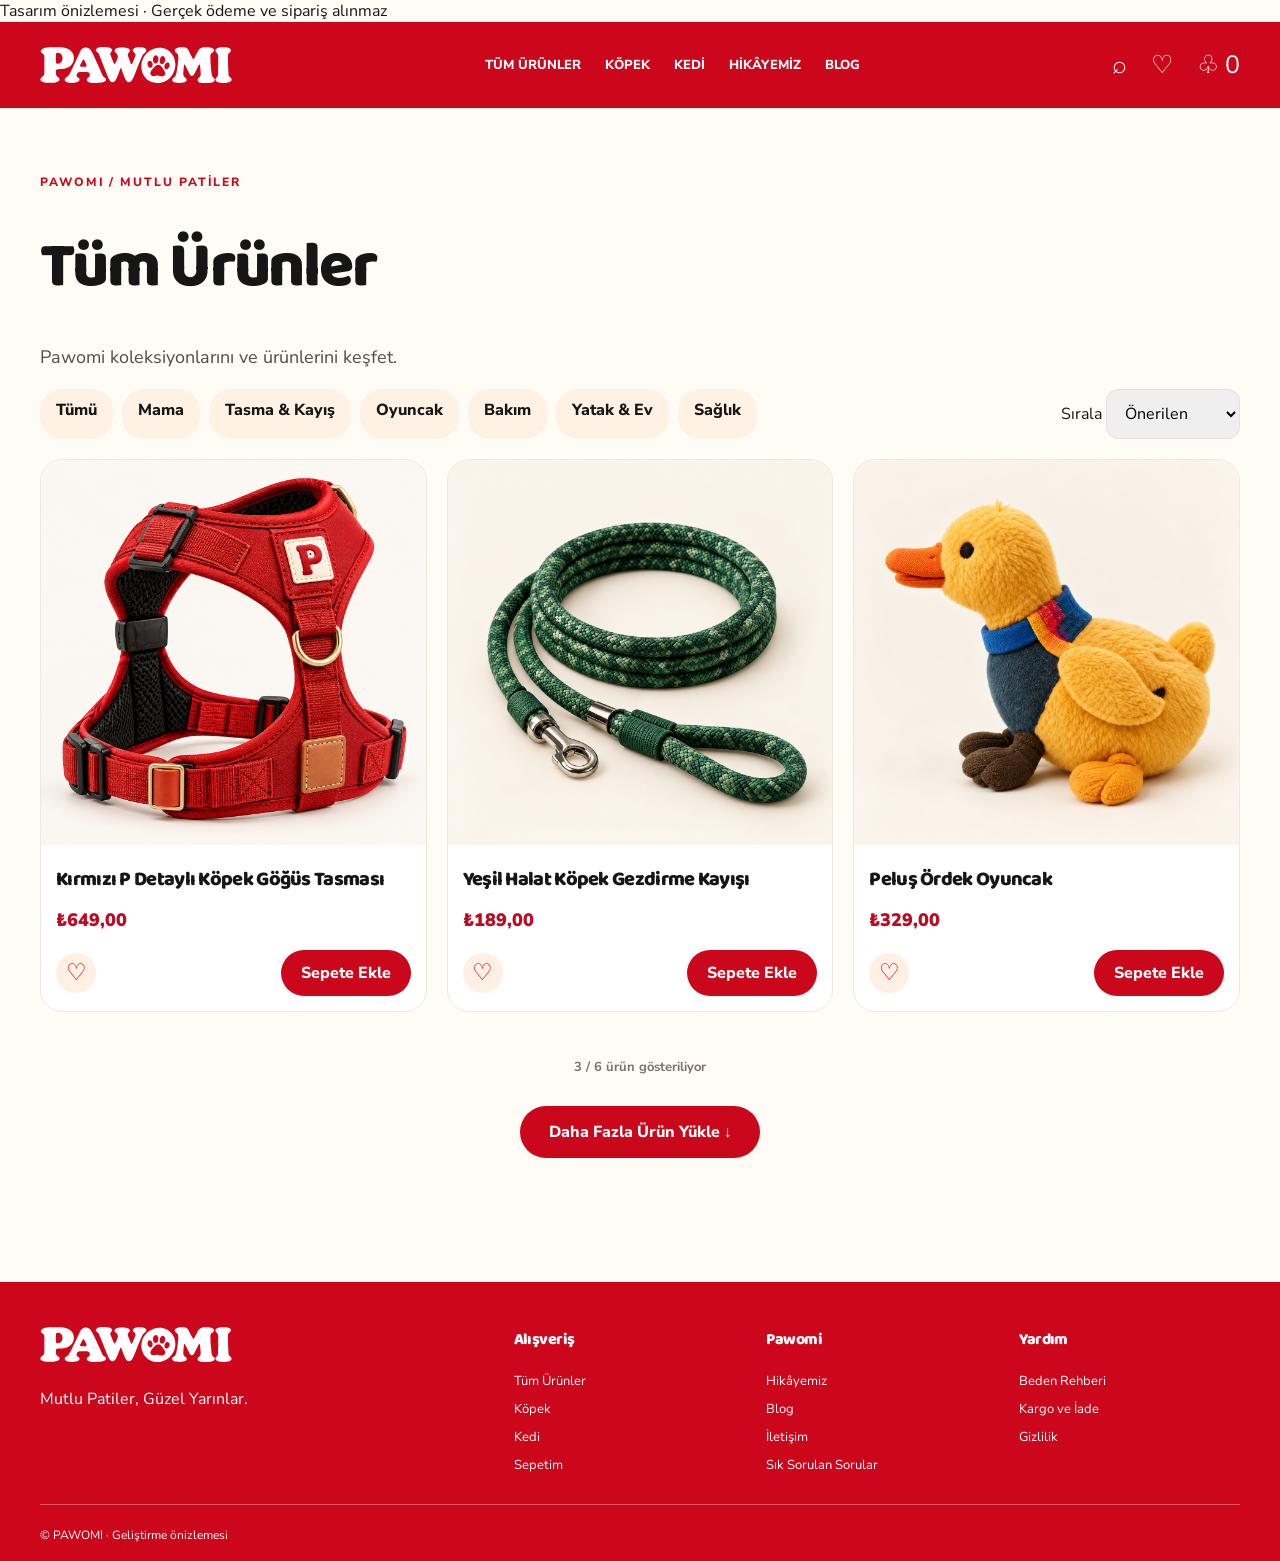
==== commit 2939d7c2: "Reuse original playable hero on blog and story and enforce square cat/dog collection images" ====
--- a/preview/page.html
+++ b/preview/page.html
@@ -1 +1 @@
-<!doctype html><html lang="tr"><head><meta charset="utf-8"><meta name="viewport" content="width=device-width,initial-scale=1"><title>PAWOMI — Sayfalar</title><link rel="preconnect" href="https://fonts.googleapis.com"><link rel="preconnect" href="https://fonts.gstatic.com" crossorigin><link href="https://fonts.googleapis.com/css2?family=Baloo+2:wght@700;800&family=Nunito+Sans:wght@300;400;600;700;800&display=swap" rel="stylesheet"><link rel="stylesheet" href="./pawomi.css"><link rel="stylesheet" href="./pages.css"><style>:root{--red:#CD071B;--cream:#FFF4D6;--ink:#161616}</style></head><body><div class="preview-note">Tasarım önizlemesi · Gerçek ödeme ve sipariş alınmaz</div><header class="site-header"><div class="wrap nav"><a class="brand" href="./index.html"><img class="brand-logo" src="./pawomi-logo.svg" width="192" height="36" alt="Pawomi"></a><nav class="nav-links" aria-label="Ana menü"><a href="./page.html?p=urunler">Tüm Ürünler</a><a href="./page.html?p=kopek">Köpek</a><a href="./page.html?p=kedi">Kedi</a><a href="./page.html?p=hikayemiz">Hikâyemiz</a><a href="./page.html?p=blog">Blog</a></nav><div class="nav-tools"><a href="./page.html?p=arama" aria-label="Ara">⌕</a><a href="./page.html?p=favoriler" aria-label="Favoriler">♡</a><a href="./page.html?p=sepet" aria-label="Sepet">♧ <span data-cart-count>0</span></a><button class="menu-toggle" aria-label="Menüyü aç" aria-expanded="false">☰</button></div></div></header><main id="main" class="wrap section-pad page-runtime"></main><footer class="footer"><div class="wrap foot-grid"><div><a class="brand" href="./index.html"><img class="brand-logo" src="./pawomi-logo.svg" width="192" height="36" alt="Pawomi"></a><p>Mutlu Patiler, Güzel Yarınlar.</p></div><div><h4>Alışveriş</h4><a href="./page.html?p=urunler">Tüm Ürünler</a><a href="./page.html?p=kopek">Köpek</a><a href="./page.html?p=kedi">Kedi</a><a href="./page.html?p=sepet">Sepetim</a></div><div><h4>Pawomi</h4><a href="./page.html?p=hikayemiz">Hikâyemiz</a><a href="./page.html?p=blog">Blog</a><a href="./page.html?p=iletisim">İletişim</a><a href="./page.html?p=sss">Sık Sorulan Sorular</a></div><div><h4>Yardım</h4><a href="./page.html?p=beden-rehberi">Beden Rehberi</a><a href="./page.html?p=kargo-iade">Kargo ve İade</a><a href="./page.html?p=gizlilik">Gizlilik</a></div></div><div class="wrap copy">© PAWOMI · Geliştirme önizlemesi</div></footer><script src="./pages.js" defer></script><script src="./pawomi-cursor.js" defer></script></body></html>+<!doctype html><html lang="tr"><head><meta charset="utf-8"><meta name="viewport" content="width=device-width,initial-scale=1"><title>PAWOMI — Sayfalar</title><link rel="preconnect" href="https://fonts.googleapis.com"><link rel="preconnect" href="https://fonts.gstatic.com" crossorigin><link href="https://fonts.googleapis.com/css2?family=Baloo+2:wght@700;800&family=Nunito+Sans:wght@300;400;600;700;800&display=swap" rel="stylesheet"><link rel="stylesheet" href="./pawomi.css"><link rel="stylesheet" href="./pages.css"><style>:root{--red:#CD071B;--cream:#FFF4D6;--ink:#161616}</style></head><body><div class="preview-note">Tasarım önizlemesi · Gerçek ödeme ve sipariş alınmaz</div><header class="site-header"><div class="wrap nav"><a class="brand" href="./index.html"><img class="brand-logo" src="./pawomi-logo.svg" width="192" height="36" alt="Pawomi"></a><nav class="nav-links" aria-label="Ana menü"><a href="./page.html?p=urunler">Tüm Ürünler</a><a href="./page.html?p=kopek">Köpek</a><a href="./page.html?p=kedi">Kedi</a><a href="./page.html?p=hikayemiz">Hikâyemiz</a><a href="./page.html?p=blog">Blog</a></nav><div class="nav-tools"><a href="./page.html?p=arama" aria-label="Ara">⌕</a><a href="./page.html?p=favoriler" aria-label="Favoriler">♡</a><a href="./page.html?p=sepet" aria-label="Sepet">♧ <span data-cart-count>0</span></a><button class="menu-toggle" aria-label="Menüyü aç" aria-expanded="false">☰</button></div></div></header><main id="main" class="wrap section-pad page-runtime"></main><footer class="footer"><div class="wrap foot-grid"><div><a class="brand" href="./index.html"><img class="brand-logo" src="./pawomi-logo.svg" width="192" height="36" alt="Pawomi"></a><p>Mutlu Patiler, Güzel Yarınlar.</p></div><div><h4>Alışveriş</h4><a href="./page.html?p=urunler">Tüm Ürünler</a><a href="./page.html?p=kopek">Köpek</a><a href="./page.html?p=kedi">Kedi</a><a href="./page.html?p=sepet">Sepetim</a></div><div><h4>Pawomi</h4><a href="./page.html?p=hikayemiz">Hikâyemiz</a><a href="./page.html?p=blog">Blog</a><a href="./page.html?p=iletisim">İletişim</a><a href="./page.html?p=sss">Sık Sorulan Sorular</a></div><div><h4>Yardım</h4><a href="./page.html?p=beden-rehberi">Beden Rehberi</a><a href="./page.html?p=kargo-iade">Kargo ve İade</a><a href="./page.html?p=gizlilik">Gizlilik</a></div></div><div class="wrap copy">© PAWOMI · Geliştirme önizlemesi</div></footer><script src="./pages.js" defer></script><script src="./pawomi-chase.js" defer></script><script src="./pawomi-cursor.js" defer></script></body></html>
--- a/preview/pages.css
+++ b/preview/pages.css
@@ -0,0 +1,43 @@
+.page-runtime{min-height:65vh;padding-top:54px;padding-bottom:80px}.page-runtime h1,.page-runtime h2,.page-runtime h3{font-family:'Baloo 2',sans-serif}.page-runtime h1{font-size:clamp(38px,5vw,68px);line-height:1.08}.pw-lead{font-size:18px;color:#534b45;max-width:750px}.pw-hero{background:#fff0dc;border-radius:28px;padding:34px;display:grid;grid-template-columns:1fr 1fr;align-items:center;gap:24px;margin-bottom:30px}.pw-hero img{max-width:100%;max-height:300px;object-fit:contain}.pw-grid{display:grid;grid-template-columns:repeat(3,minmax(0,1fr));gap:20px}.pw-product{background:white;border:1px solid #f0e8df;border-radius:22px;overflow:hidden;position:relative;transition:transform .3s,box-shadow .3s}.pw-product:hover{transform:translateY(-6px);box-shadow:0 18px 28px #00000012}.pw-product>a>img{width:100%;height:220px;object-fit:cover;background:#f7eee5}.pw-product-body{padding:15px}.pw-product-body h3{font-size:20px;line-height:1.1;margin:8px 0}.pw-price{font-size:18px;font-weight:900;color:#bf0921}.pw-product-actions{display:flex;gap:8px;align-items:center;justify-content:space-between}.pw-btn{background:#cb071b;color:white;border:0;border-radius:30px;padding:12px 20px;display:inline-flex;align-items:center;justify-content:center;font-weight:800;cursor:pointer;transition:transform .2s,filter .2s}.pw-btn:hover{transform:translateY(-2px);filter:brightness(.93)}.pw-btn.secondary{background:#fff0dd;color:#161616}.pw-fav{border:0;border-radius:50%;background:#fff0e4;color:#c80020;width:40px;height:40px;font-size:23px;cursor:pointer}.pw-fav[aria-pressed=true]{background:#ce071b;color:white}.pw-toolbar{display:flex;flex-wrap:wrap;gap:12px;justify-content:space-between;margin:20px 0}.pw-toolbar input,.pw-toolbar select,.pw-form input,.pw-form textarea{border:1px solid #eadfdb;border-radius:12px;padding:12px 14px;font:inherit;max-width:100%}.pw-categories{display:flex;flex-wrap:wrap;gap:9px}.pw-chip{background:#fff1e4;border-radius:22px;padding:10px 16px;font-weight:800}.pw-chip[aria-current=page]{background:#d3061b;color:white}.pw-detail{display:grid;grid-template-columns:1.1fr 1fr;gap:45px;align-items:start}.pw-detail>img{width:100%;border-radius:25px;background:#f7eee5}.pw-panel{border-radius:24px;background:#fff7e8;padding:30px;margin:20px 0}.pw-item{display:flex;align-items:center;justify-content:space-between;gap:20px;border-bottom:1px solid #eee2d7;padding:14px 0}.pw-item img{width:90px;height:90px;object-fit:cover;border-radius:12px}.pw-article{max-width:870px;margin:auto}.pw-article>img{width:100%;max-height:430px;object-fit:cover;border-radius:24px}.pw-form{display:grid;gap:13px;max-width:590px}.pw-form textarea{min-height:140px}.pw-note{background:#fff2da;padding:14px;border-radius:12px;margin:20px 0;color:#67564f}.pw-faq details{background:#fff7ea;border-radius:14px;padding:18px 24px;margin:10px 0}.pw-faq summary{font-weight:800;cursor:pointer}@media(max-width:760px){.pw-grid{grid-template-columns:repeat(2,minmax(0,1fr));gap:12px}.pw-hero,.pw-detail{grid-template-columns:1fr}.pw-product>a>img{height:170px}.pw-item{flex-wrap:wrap}.page-runtime{padding-top:30px}}@media(max-width:480px){.pw-grid{grid-template-columns:1fr}}
+/* Match home-page square product photography across all catalog cards. */
+.pw-product>a:has(>img){display:block;aspect-ratio:1/1;overflow:hidden;background:#f8f0e8}
+.pw-product>a>img{display:block;width:100%;height:100%;aspect-ratio:1/1;object-fit:cover;object-position:center;transition:transform .45s cubic-bezier(.2,.8,.2,1)}
+.pw-product:hover>a>img{transform:scale(1.045)}
+.pw-load-more-wrap{display:flex;flex-direction:column;align-items:center;gap:14px;padding:30px 0 14px}
+.pw-load-more{min-width:240px;padding:15px 26px}
+.pw-product-count{margin:16px 0;text-align:center;font-size:13px;font-weight:700;color:#7e7068}
+@keyframes pw-card-enter{from{opacity:0;transform:translateY(18px)}to{opacity:1;transform:translateY(0)}}
+.pw-new-product{animation:pw-card-enter .38s ease both}
+@media(prefers-reduced-motion:reduce){.pw-new-product{animation:none}.pw-product>a>img{transition:none}}
+
+
+/* Pawomi product-gallery system */
+.pw-gallery{min-width:0}.pw-gallery-main{position:relative;display:grid;place-items:center;width:100%;aspect-ratio:1/1;overflow:hidden;background:#faf1e7;border:0;border-radius:26px;padding:0;cursor:zoom-in}
+.pw-gallery-main img{width:100%;height:100%;object-fit:cover;transition:transform .45s ease}
+.pw-gallery-main:hover img{transform:scale(1.055)}
+.pw-zoom-hint{position:absolute;bottom:18px;right:18px;background:#fffdf5ed;color:#151515;padding:9px 13px;font-weight:800;font-size:13px;border-radius:24px}
+.pw-gallery-thumbs{display:grid;grid-template-columns:repeat(5,minmax(0,1fr));gap:10px;margin-top:14px}
+.pw-gallery-thumb{border:2px solid transparent;border-radius:13px;overflow:hidden;background:#f7eee4;aspect-ratio:1/1;padding:0;transition:transform .2s,border-color .2s}
+.pw-gallery-thumb[aria-pressed="true"]{border-color:#d0061b}.pw-gallery-thumb:hover{transform:translateY(-3px)}
+.pw-gallery-thumb img{display:block;width:100%;height:100%;object-fit:cover}
+.pw-gallery-note{font-size:12px;color:#786d65;line-height:1.5;margin-top:10px}
+.pw-angle-front{object-position:center center!important}
+.pw-angle-left{object-position:35% center!important}
+.pw-angle-right{object-position:65% center!important}
+.pw-angle-close{object-position:center 52%!important;scale:1.18}
+.pw-angle-top{object-position:center 20%!important}
+.pw-lightbox{border:0;border-radius:23px;padding:24px;background:#fff9f0;max-width:min(94vw,900px);max-height:92vh;box-shadow:0 25px 80px #0005;overflow:hidden}
+.pw-lightbox::backdrop{background:#130e0ecc;backdrop-filter:blur(5px)}
+.pw-lightbox>img{display:block;max-width:100%;max-height:78vh;object-fit:contain;margin:auto}
+.pw-lightbox-close{position:absolute;top:12px;right:14px;width:38px;height:38px;border:0;border-radius:50%;background:#c9001c;color:white;font-size:26px;z-index:2}
+.pw-reviews{margin:65px 0 44px}.pw-reviews-heading{display:flex;justify-content:space-between;align-items:end;gap:15px;flex-wrap:wrap}.pw-reviews h2{font-size:clamp(30px,4vw,44px);margin:5px 0 15px}.pw-review-info{color:#786d65;font-size:13px}
+.pw-review-empty{display:flex;align-items:center;gap:18px;background:#fff3e5;border-radius:24px;padding:27px}.pw-review-empty>span{font-size:50px;color:#c9001c}.pw-review-empty h3{font-size:24px;margin:0}.pw-review-empty p{margin:4px 0}
+.pw-story-feature{position:relative;isolation:isolate;overflow:hidden;background:#fff0d9;border-radius:29px;min-height:400px;display:grid;grid-template-columns:38% 34% 28%;padding:48px 50px;margin:28px 0 15px}
+.pw-story-copy{z-index:3;position:relative}.pw-story-copy h2{font-size:clamp(30px,4.1vw,56px);line-height:1.08;margin:0 0 25px}
+.pw-story-hills{position:absolute;bottom:-70px;left:0;width:100%;height:auto;max-width:none;z-index:0;pointer-events:none}
+.pw-story-embrace{position:absolute;bottom:0;left:30%;width:55%;height:98%;object-fit:contain;object-position:center bottom;z-index:2;pointer-events:none;transition:transform .5s}
+.pw-story-feature:hover .pw-story-embrace{transform:scale(1.025)}
+.pw-story-description{grid-column:3;z-index:3;position:relative;font-size:18px;line-height:1.5;align-self:start;margin:5px 0}
+.pw-story-heart{position:absolute;z-index:3;color:#cf0926;font-size:55px;font-weight:800;line-height:1}.pw-heart-one{left:38%;top:10%}.pw-heart-two{right:23%;top:9%}
+@media(max-width:850px){.pw-story-feature{min-height:390px;padding:32px;grid-template-columns:1fr 1fr}.pw-story-description{grid-column:2}.pw-story-embrace{left:20%;width:65%}}
+@media(max-width:550px){.pw-gallery-thumbs{gap:5px}.pw-story-feature{min-height:510px;display:block;padding:25px}.pw-story-copy h2{font-size:34px}.pw-story-embrace{width:100%;height:55%;left:0}.pw-story-description{font-size:14px;max-width:60%;margin-top:18px}.pw-story-hills{bottom:-20px}.pw-heart-one{left:75%;top:15%}.pw-heart-two{display:none}}
